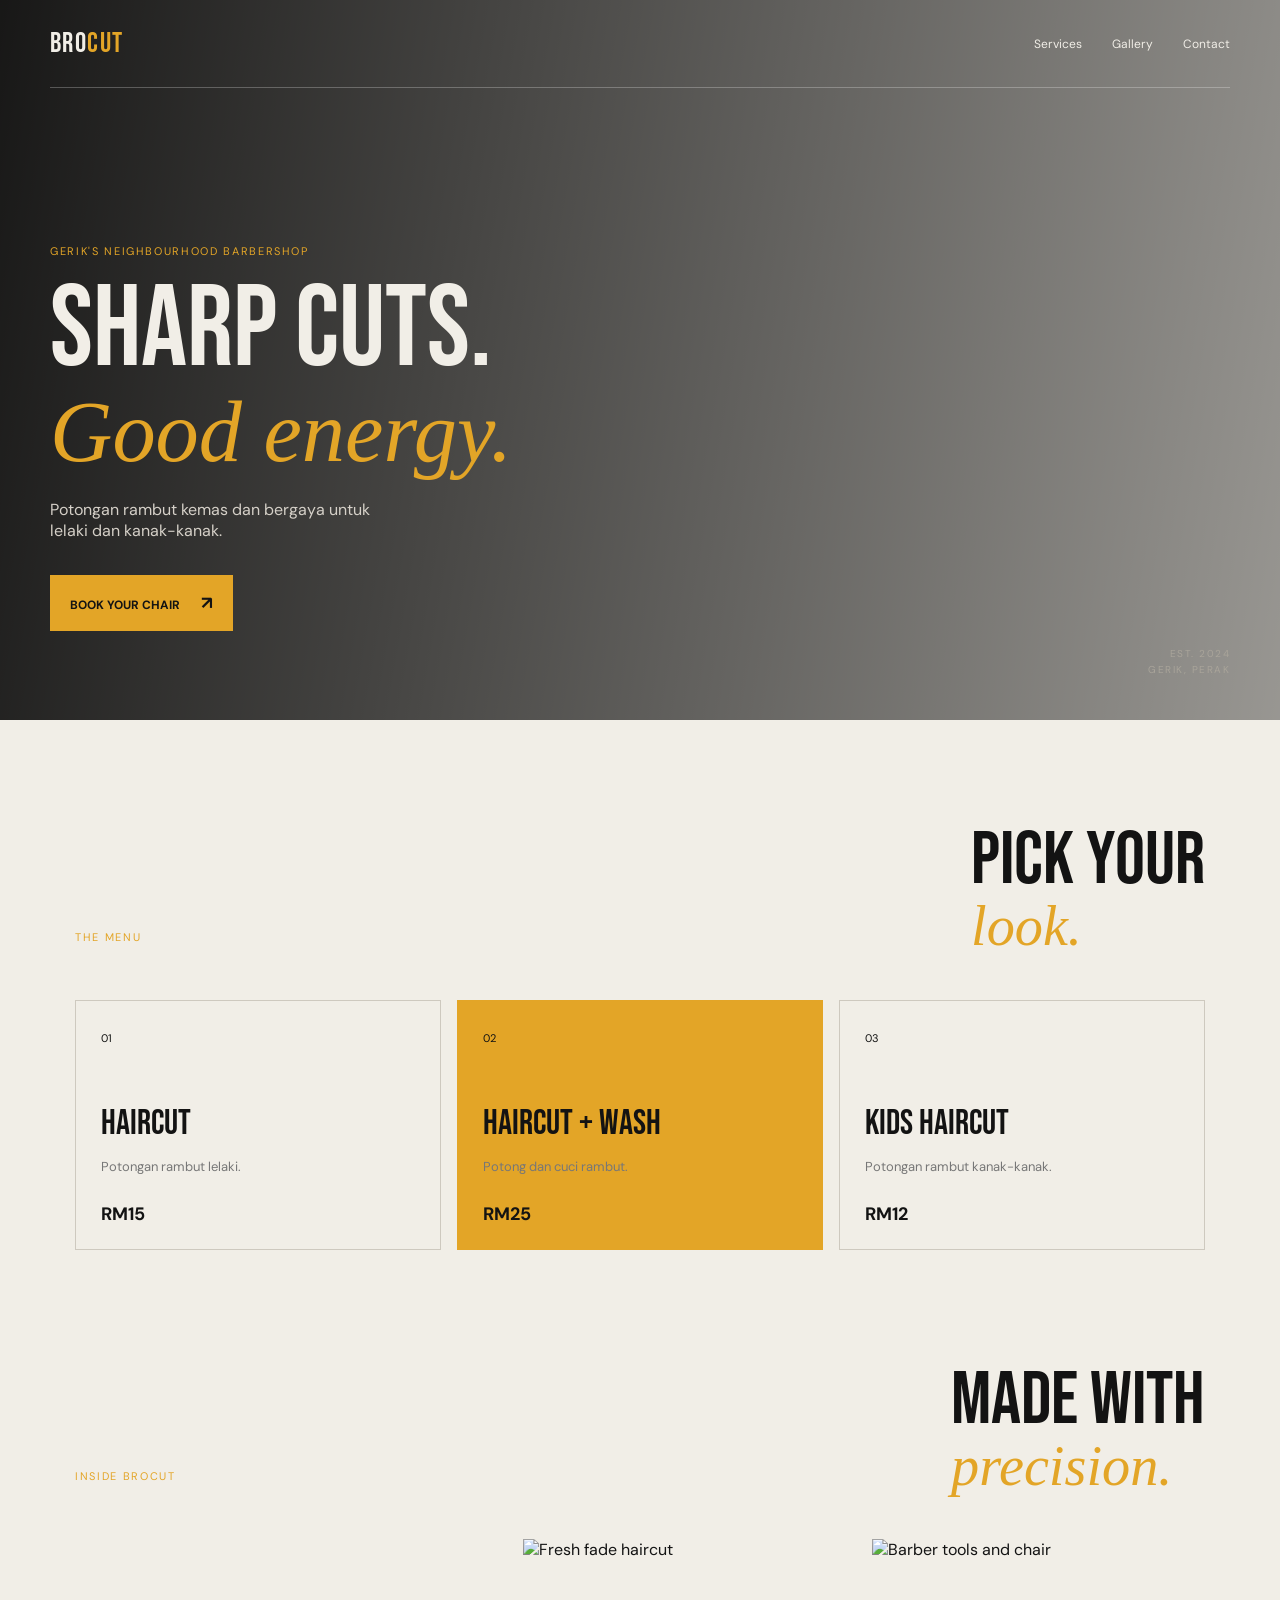
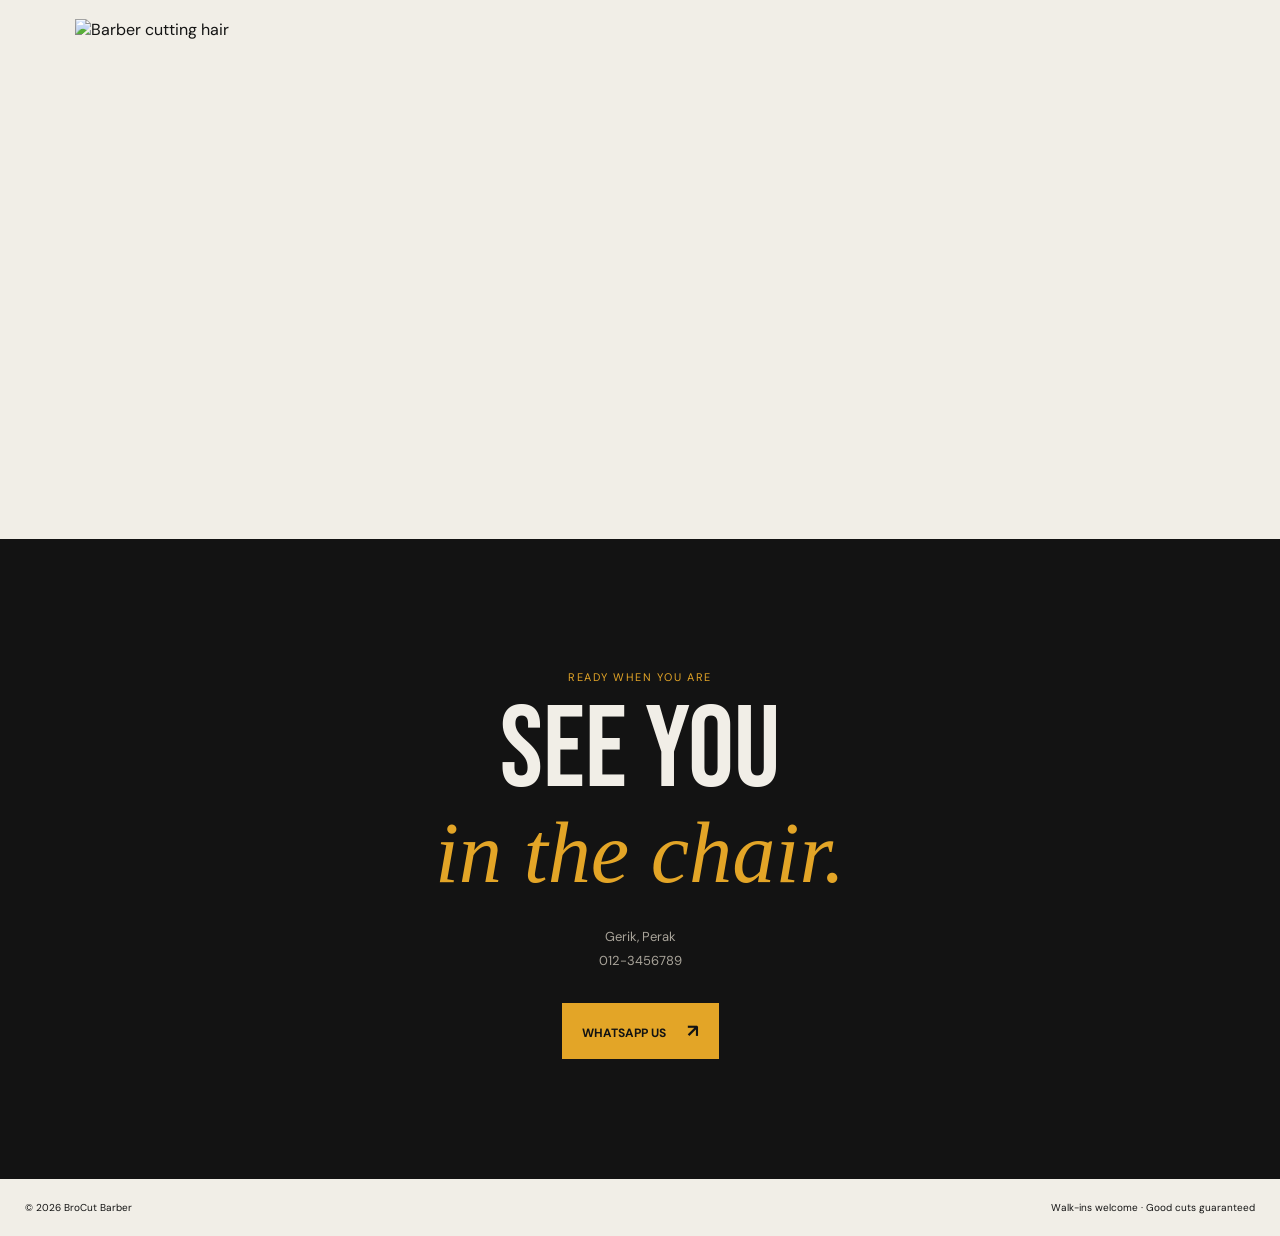
==== barber/index.html @ 20fb2246 "Add files via upload" ====
<!DOCTYPE html>
<html lang="en">
    <head>
        <meta charset="UTF-8">
        <meta name="viewport" content="width=device-width, initial-scale=1">
        <title>BroCut Barber | Gerik</title>
        <link rel="preconnect" href="https://fonts.googleapis.com">
        <link rel="preconnect" href="https://fonts.gstatic.com" crossorigin>
        <link href="https://fonts.googleapis.com/css2?family=Bebas+Neue&family=DM+Sans:wght@400;500;700&display=swap" rel="stylesheet">
        <link rel="stylesheet" href="style.css">
    </head>
    <body>
        <header id="home" class="hero">
            <nav>
                <a class="brand" href="#home">BRO<span>CUT</span>
                </a>
                <div>
                    <a href="#services">Services</a>
                    <a href="#gallery">Gallery</a>
                    <a href="#contact">Contact</a>
                </div>
            </nav>
            <div class="hero-content">
                <p class="kicker">Gerik's neighbourhood barbershop</p>
                <h1>Sharp cuts.<br>
                <i>Good energy.</i>
                </h1>
                <p>Potongan rambut kemas dan bergaya untuk lelaki dan kanak-kanak.</p>
                <a class="button" href="#contact">Book your chair <span>↗</span>
                </a>
            </div>
            <p class="hero-note">EST. 2024<br>GERIK, PERAK</p>
        </header>
        <main>
            <section id="services" class="section">
                <div class="heading">
                    <p class="kicker">The menu</p>
                    <h2>Pick your<br>
                    <i>look.</i>
                    </h2>
                </div>
                <div class="cards">
                    <article class="card">
                        <span>01</span>
                        <h3>Haircut</h3>
                        <p>Potongan rambut lelaki.</p>
                        <b>RM15</b>
                    </article>
                    <article class="card card-accent">
                        <span>02</span>
                        <h3>Haircut + Wash</h3>
                        <p>Potong dan cuci rambut.</p>
                        <b>RM25</b>
                    </article>
                    <article class="card">
                        <span>03</span>
                        <h3>Kids Haircut</h3>
                        <p>Potongan rambut kanak-kanak.</p>
                        <b>RM12</b>
                    </article>
                </div>
            </section>
            <section id="gallery" class="section gallery-section">
                <div class="heading">
                    <p class="kicker">Inside BroCut</p>
                    <h2>Made with<br>
                    <i>precision.</i>
                    </h2>
                </div>
                <div class="gallery">
                    <img src="https://images.unsplash.com/photo-1503951914875-452162b0f3f1?auto=format&fit=crop&w=800&q=85" alt="Barber cutting hair">
                    <img src="https://images.unsplash.com/photo-1621605815971-fbc98d665033?auto=format&fit=crop&w=800&q=85" alt="Fresh fade haircut">
                    <img src="https://images.unsplash.com/photo-1599351431202-1e0f0137899a?auto=format&fit=crop&w=800&q=85" alt="Barber tools and chair">
                </div>
            </section>
            <section id="contact" class="contact">
                <p class="kicker">Ready when you are</p>
                <h2>See you<br>
                <i>in the chair.</i>
                </h2>
                <p>Gerik, Perak<br>012-3456789</p>
                <a class="button" href="https://wa.me/60123456789">WhatsApp Us <span>↗</span>
                </a>
            </section>
        </main>
        <footer>
            <p>© 2026 BroCut Barber</p>
            <p>Walk-ins welcome · Good cuts guaranteed</p>
        </footer>
    </body>
</html>
---- barber/style.css ----
:root {
    --black:#131313;
    --cream:#f1eee7;
    --gold:#e3a527;
    --grey:#a9a49a;
}
* {
    box-sizing:border-box
}
html {
    scroll-behavior:smooth
}
body {
    background:var(--cream);
    color:var(--black);
    font-family:'DM Sans',sans-serif;
    margin:0
}
a {
    color:inherit;
    text-decoration:none
}
.hero {
    background:linear-gradient(100deg,rgba(0,0,0,.9),rgba(0,0,0,.37)),url('https://images.unsplash.com/photo-1503951914875-452162b0f3f1?auto=format&fit=crop&w=1800&q=85') center/cover;
    color:var(--cream);
    height:720px;
    padding:0 max(25px,calc((100% - 1180px)/2));
    position:relative
}
.hero nav {
    align-items:center;
    border-bottom:1px solid rgba(255,255,255,.25);
    display:flex;
    justify-content:space-between;
    padding:27px 0
}
.hero nav div {
    display:flex;
    gap:30px;
    font-size:12px
}
.brand {
    font-family:'Bebas Neue';
    font-size:28px;
    letter-spacing:.05em
}
.brand span {
    color:var(--gold)
}
.hero-content {
    padding-top:145px
}
.kicker {
    color:var(--gold);
    font-size:11px;
    letter-spacing:.15em;
    text-transform:uppercase
}
.hero h1,.contact h2,.heading h2 {
    font-family:'Bebas Neue';
    font-size:clamp(60px,9vw,125px);
    font-weight:400;
    line-height:.83;
    margin:25px 0
}
.hero h1 i,.contact h2 i,.heading h2 i {
    color:var(--gold);
    font-family:Georgia,serif;
    font-size:.75em;
    font-weight:400
}
.hero-content>p:not(.kicker) {
    color:#d5d0c8;
    max-width:330px
}
.button {
    background:var(--gold);
    color:var(--black);
    display:inline-block;
    font-size:12px;
    font-weight:700;
    margin-top:18px;
    padding:16px 20px;
    text-transform:uppercase
}
.button span {
    font-size:18px;
    margin-left:18px
}
.hero-note {
    bottom:32px;
    color:var(--grey);
    font-size:10px;
    letter-spacing:.15em;
    line-height:1.6;
    position:absolute;
    right:max(25px,calc((100% - 1180px)/2));
    text-align:right
}
.section {
    margin:auto;
    max-width:1180px;
    padding:110px 25px
}
.heading {
    align-items:end;
    display:flex;
    justify-content:space-between;
    margin-bottom:45px
}
.heading h2 {
    font-size:75px;
    margin:0
}
.cards {
    display:grid;
    gap:16px;
    grid-template-columns:repeat(3,1fr)
}
.card {
    border:1px solid #cec9bf;
    min-height:250px;
    padding:25px;
    position:relative
}
.card-accent {
    background:var(--gold);
    border-color:var(--gold)
}
.card span {
    font-size:11px
}
.card h3 {
    font-family:'Bebas Neue';
    font-size:35px;
    font-weight:400;
    margin:55px 0 4px
}
.card p {
    color:#777;
    font-size:13px
}
.card b {
    bottom:23px;
    font-size:18px;
    position:absolute
}
.gallery-section {
    padding-top:10px
}
.gallery {
    display:grid;
    gap:15px;
    grid-template-columns:1.3fr 1fr 1fr
}
.gallery img {
    height:330px;
    object-fit:cover;
    width:100%
}
.gallery img:first-child {
    height:410px;
    margin-top:80px
}
.contact {
    background:var(--black);
    color:var(--cream);
    padding:120px 25px;
    text-align:center
}
.contact h2 {
    margin:20px auto 30px
}
.contact>p:not(.kicker) {
    color:var(--grey);
    font-size:13px;
    line-height:1.8
}
.contact .button {
    color:var(--black)
}
footer {
    display:flex;
    font-size:10px;
    justify-content:space-between;
    padding:22px 25px
}
footer p {
    margin:0
}
@media(max-width:700px) {
    .hero {
        height:650px;
        padding:0 20px
    }
    .hero nav div {
        gap:12px
    }
    .hero-content {
        padding-top:105px
    }
    .hero h1 {
        font-size:75px
    }
    .hero-note {
        right:20px
    }
    .section {
        padding:75px 20px
    }
    .heading {
        display:block
    }
    .heading h2 {
        font-size:62px;
        margin-top:18px
    }
    .cards,.gallery {
        grid-template-columns:1fr
    }
    .card {
        min-height:210px
    }
    .gallery img:first-child {
        height:300px;
        margin-top:0
    }
    .gallery img {
        height:250px
    }
    footer {
        display:block
    }
    footer p+p {
        margin-top:8px
    }
}
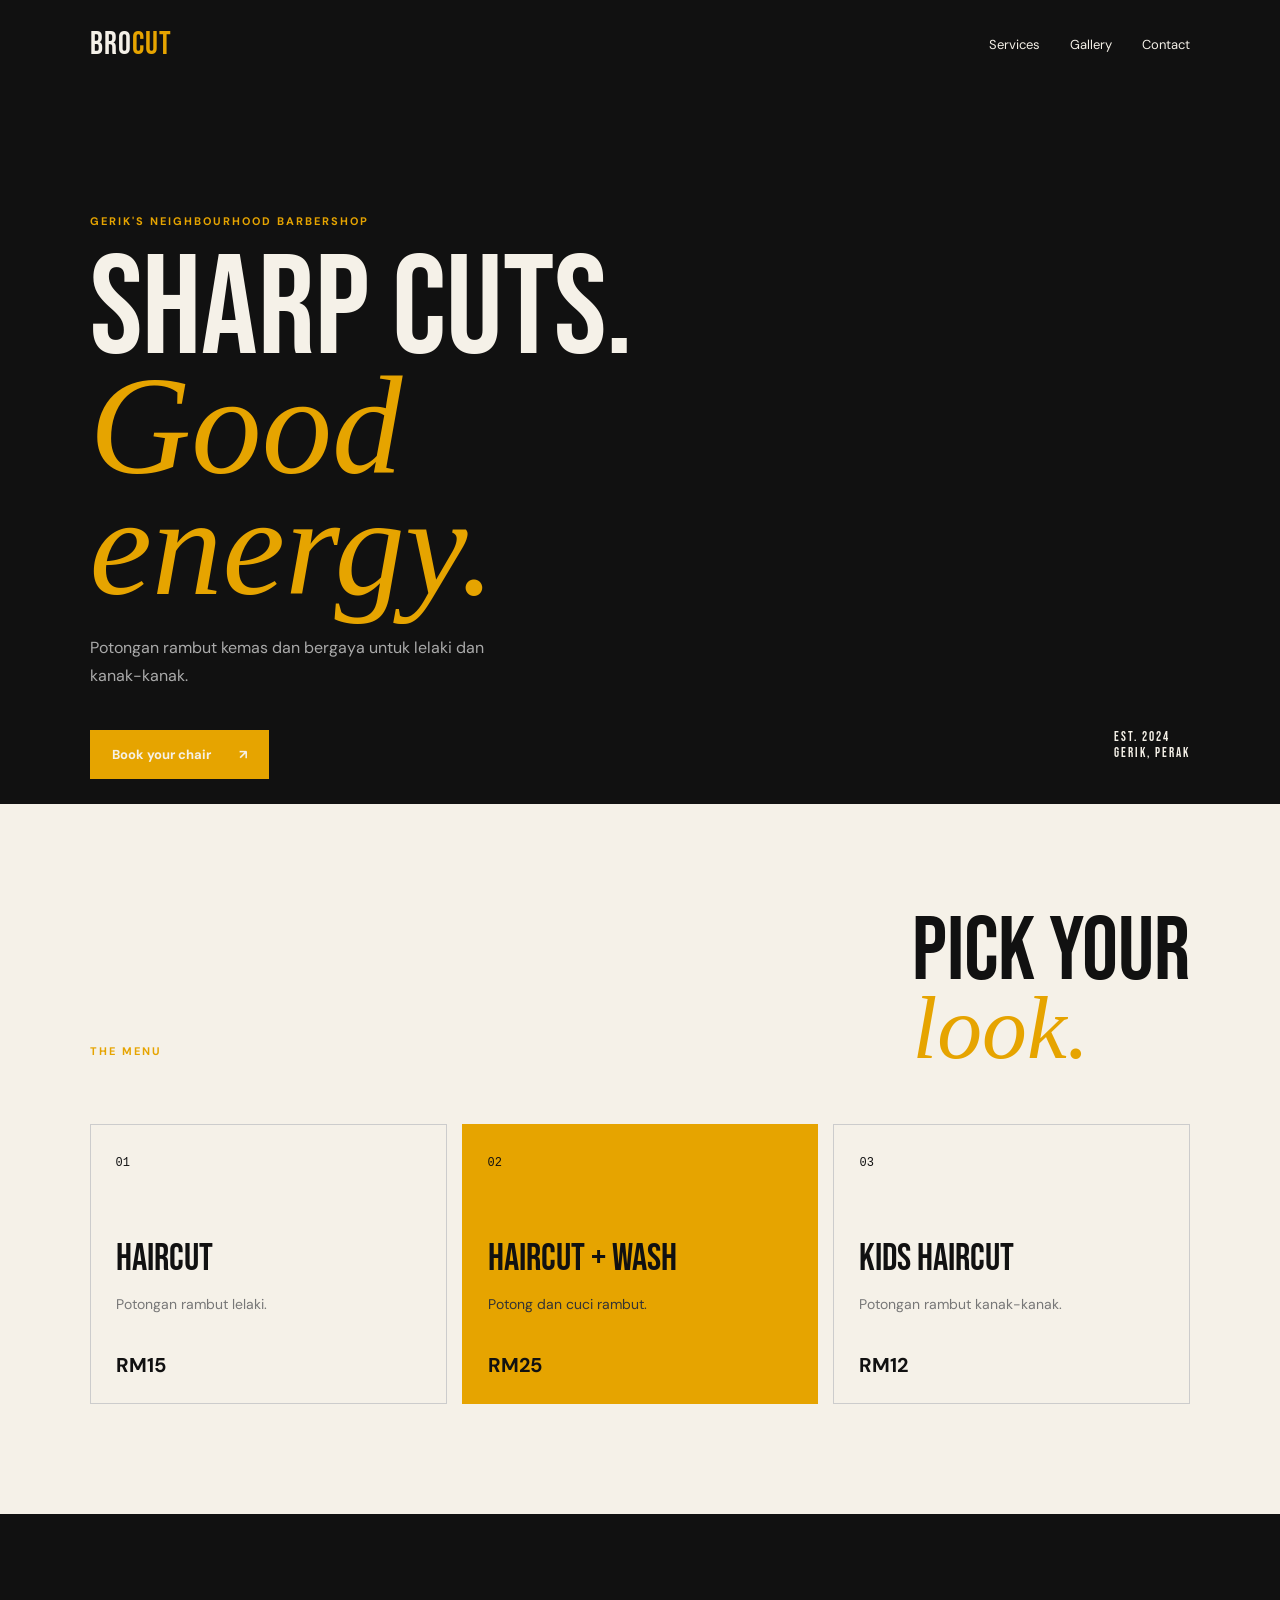
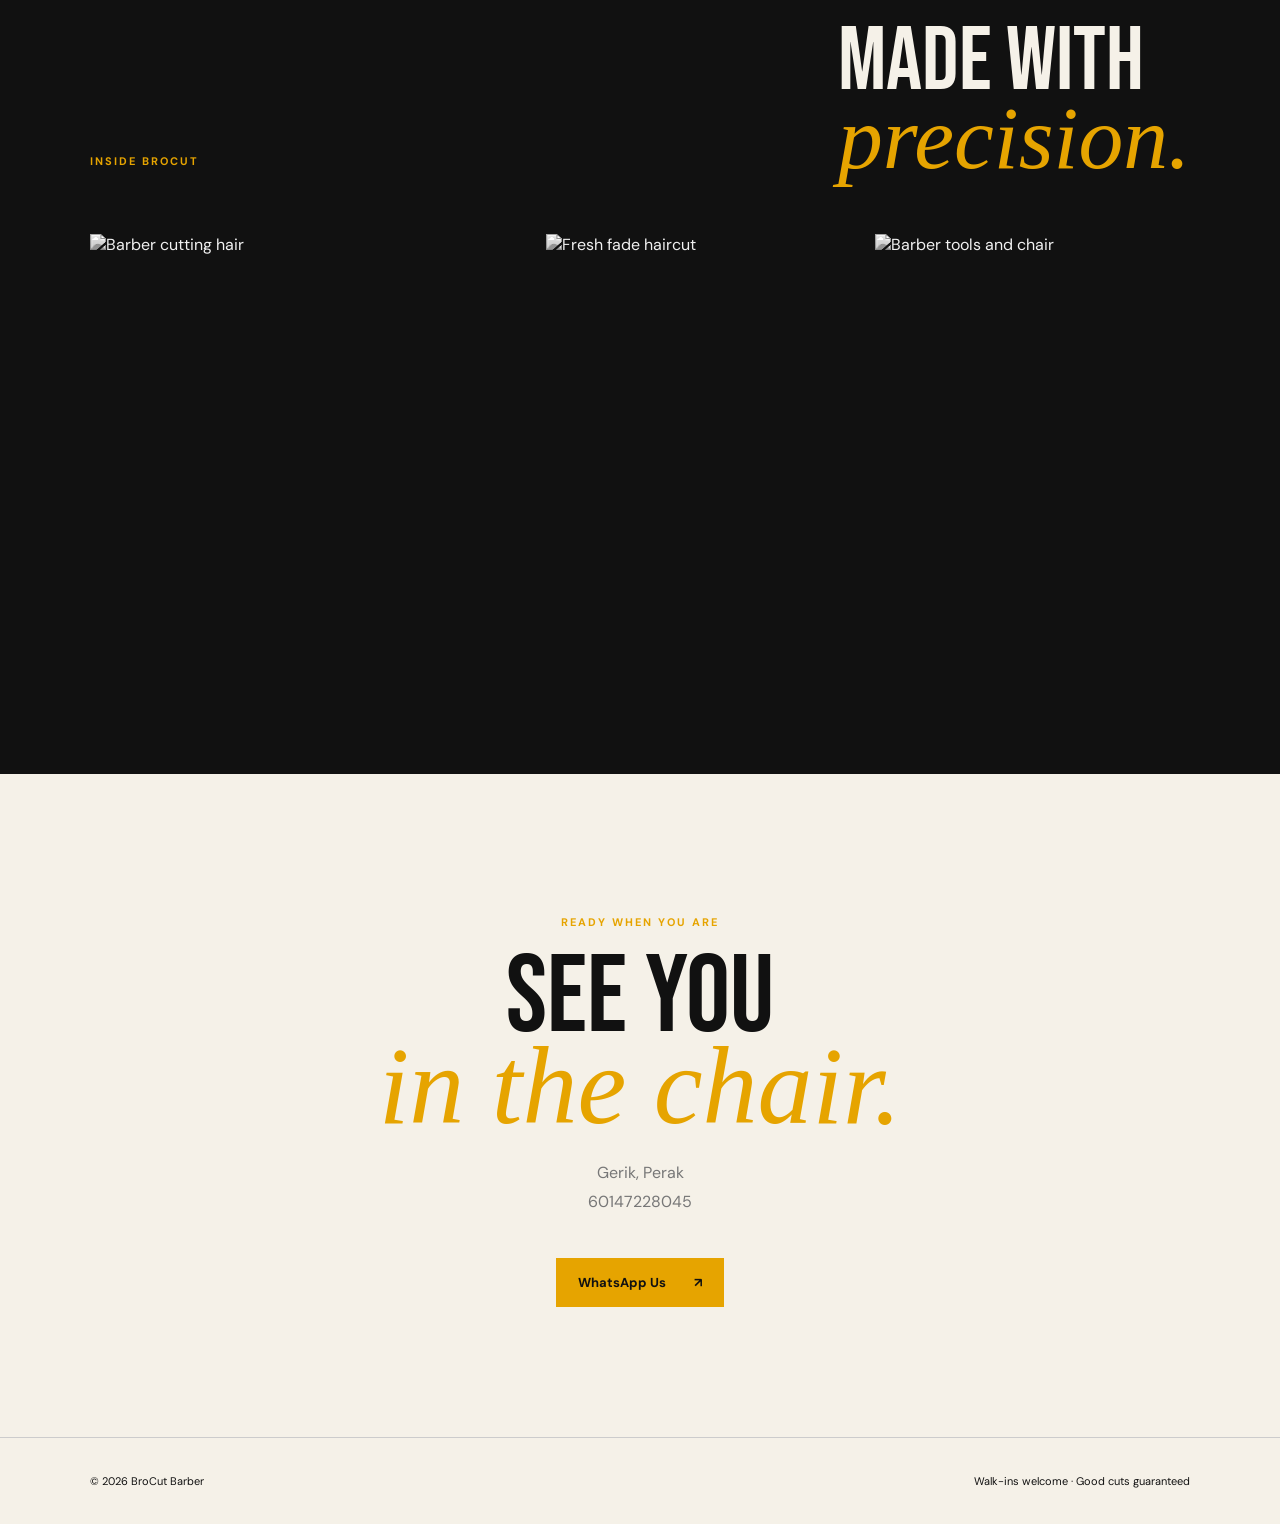
==== commit f2a4a85f: "Add files via upload" ====
--- a/barber/index.html
+++ b/barber/index.html
@@ -78,8 +78,8 @@
                 <h2>See you<br>
                 <i>in the chair.</i>
                 </h2>
-                <p>Gerik, Perak<br>012-3456789</p>
-                <a class="button" href="https://wa.me/60123456789">WhatsApp Us <span>↗</span>
+                <p>Gerik, Perak<br>60147228045</p>
+                <a class="button" href="https://wa.me/60147228045">WhatsApp Us <span>↗</span>
                 </a>
             </section>
         </main>
--- a/barber/style.css
+++ b/barber/style.css
@@ -1,237 +1,314 @@
 :root {
-    --black:#131313;
-    --cream:#f1eee7;
-    --gold:#e3a527;
-    --grey:#a9a49a;
-}
+    --black: #111;
+    --white: #f5f1e8;
+    --orange: #e6a400;
+    --gray: #777;
+    --line: #333;
+}
+
 * {
-    box-sizing:border-box
-}
+    box-sizing: border-box;
+}
+
 html {
-    scroll-behavior:smooth
-}
+    scroll-behavior: smooth;
+}
+
 body {
-    background:var(--cream);
-    color:var(--black);
-    font-family:'DM Sans',sans-serif;
-    margin:0
-}
+    margin: 0;
+    background: var(--white);
+    color: var(--black);
+    font-family: 'DM Sans', sans-serif;
+}
+
 a {
-    color:inherit;
-    text-decoration:none
-}
+    color: inherit;
+    text-decoration: none;
+}
+
 .hero {
-    background:linear-gradient(100deg,rgba(0,0,0,.9),rgba(0,0,0,.37)),url('https://images.unsplash.com/photo-1503951914875-452162b0f3f1?auto=format&fit=crop&w=1800&q=85') center/cover;
-    color:var(--cream);
-    height:720px;
-    padding:0 max(25px,calc((100% - 1180px)/2));
-    position:relative
-}
-.hero nav {
-    align-items:center;
-    border-bottom:1px solid rgba(255,255,255,.25);
-    display:flex;
-    justify-content:space-between;
-    padding:27px 0
-}
-.hero nav div {
-    display:flex;
-    gap:30px;
-    font-size:12px
-}
+    background: var(--black);
+    color: var(--white);
+    min-height: 720px;
+    padding: 25px 7%;
+    position: relative;
+}
+
+nav {
+    align-items: center;
+    display: flex;
+    justify-content: space-between;
+}
+
 .brand {
-    font-family:'Bebas Neue';
-    font-size:28px;
-    letter-spacing:.05em
-}
+    font-family: 'Bebas Neue', sans-serif;
+    font-size: 32px;
+    letter-spacing: 1px;
+}
+
 .brand span {
-    color:var(--gold)
-}
+    color: var(--orange);
+}
+
+nav div {
+    display: flex;
+    gap: 30px;
+}
+
+nav div a {
+    font-size: 13px;
+    transition: .2s;
+}
+
+nav div a:hover {
+    color: var(--orange);
+}
+
 .hero-content {
-    padding-top:145px
-}
+    margin-top: 150px;
+    max-width: 700px;
+}
+
 .kicker {
-    color:var(--gold);
-    font-size:11px;
-    letter-spacing:.15em;
-    text-transform:uppercase
-}
-.hero h1,.contact h2,.heading h2 {
-    font-family:'Bebas Neue';
-    font-size:clamp(60px,9vw,125px);
-    font-weight:400;
-    line-height:.83;
-    margin:25px 0
-}
-.hero h1 i,.contact h2 i,.heading h2 i {
-    color:var(--gold);
-    font-family:Georgia,serif;
-    font-size:.75em;
-    font-weight:400
-}
-.hero-content>p:not(.kicker) {
-    color:#d5d0c8;
-    max-width:330px
-}
+    color: var(--orange);
+    font-size: 11px;
+    font-weight: 700;
+    letter-spacing: 2px;
+    text-transform: uppercase;
+}
+
+h1,
+h2,
+h3 {
+    font-family: 'Bebas Neue', sans-serif;
+    font-weight: 400;
+}
+
+h1 {
+    font-size: clamp(70px, 11vw, 150px);
+    line-height: .82;
+    margin: 25px 0;
+}
+
+h1 i,
+h2 i {
+    color: var(--orange);
+    font-family: Georgia, serif;
+    font-weight: 400;
+}
+
+.hero-content > p:not(.kicker) {
+    color: #aaa;
+    max-width: 400px;
+    line-height: 1.7;
+}
+
 .button {
-    background:var(--gold);
-    color:var(--black);
-    display:inline-block;
-    font-size:12px;
-    font-weight:700;
-    margin-top:18px;
-    padding:16px 20px;
-    text-transform:uppercase
-}
+    background: var(--orange);
+    display: inline-block;
+    font-size: 13px;
+    font-weight: 700;
+    margin-top: 25px;
+    padding: 16px 22px;
+    transition: .2s;
+}
+
+.button:hover {
+    background: var(--white);
+    color: var(--black);
+}
+
 .button span {
-    font-size:18px;
-    margin-left:18px
-}
+    margin-left: 25px;
+}
+
 .hero-note {
-    bottom:32px;
-    color:var(--grey);
-    font-size:10px;
-    letter-spacing:.15em;
-    line-height:1.6;
-    position:absolute;
-    right:max(25px,calc((100% - 1180px)/2));
-    text-align:right
-}
+    bottom: 30px;
+    font-family: 'Bebas Neue', sans-serif;
+    font-size: 13px;
+    letter-spacing: 2px;
+    position: absolute;
+    right: 7%;
+}
+
 .section {
-    margin:auto;
-    max-width:1180px;
-    padding:110px 25px
-}
+    padding: 110px 7%;
+}
+
 .heading {
-    align-items:end;
-    display:flex;
-    justify-content:space-between;
-    margin-bottom:45px
-}
+    align-items: end;
+    display: flex;
+    justify-content: space-between;
+    margin-bottom: 55px;
+}
+
 .heading h2 {
-    font-size:75px;
-    margin:0
-}
+    font-size: clamp(55px, 7vw, 90px);
+    line-height: .85;
+    margin: 0;
+}
+
 .cards {
-    display:grid;
-    gap:16px;
-    grid-template-columns:repeat(3,1fr)
-}
+    display: grid;
+    gap: 15px;
+    grid-template-columns: repeat(3, 1fr);
+}
+
 .card {
-    border:1px solid #cec9bf;
-    min-height:250px;
-    padding:25px;
-    position:relative
-}
+    border: 1px solid #ccc;
+    min-height: 280px;
+    padding: 25px;
+    position: relative;
+    transition: .2s;
+}
+
+.card:hover {
+    transform: translateY(-7px);
+}
+
 .card-accent {
-    background:var(--gold);
-    border-color:var(--gold)
-}
+    background: var(--orange);
+    border-color: var(--orange);
+}
+
 .card span {
-    font-size:11px
-}
+    font-family: monospace;
+    font-size: 12px;
+}
+
 .card h3 {
-    font-family:'Bebas Neue';
-    font-size:35px;
-    font-weight:400;
-    margin:55px 0 4px
-}
+    font-size: 38px;
+    margin-top: 65px;
+    margin-bottom: 10px;
+}
+
 .card p {
-    color:#777;
-    font-size:13px
-}
+    color: var(--gray);
+    font-size: 14px;
+}
+
+.card-accent p {
+    color: #333;
+}
+
 .card b {
-    bottom:23px;
-    font-size:18px;
-    position:absolute
-}
+    bottom: 25px;
+    font-size: 20px;
+    position: absolute;
+}
+
 .gallery-section {
-    padding-top:10px
-}
+    background: var(--black);
+    color: var(--white);
+}
+
 .gallery {
-    display:grid;
-    gap:15px;
-    grid-template-columns:1.3fr 1fr 1fr
-}
+    display: grid;
+    gap: 15px;
+    grid-template-columns: 1.4fr 1fr 1fr;
+}
+
 .gallery img {
-    height:330px;
-    object-fit:cover;
-    width:100%
-}
-.gallery img:first-child {
-    height:410px;
-    margin-top:80px
-}
+    height: 430px;
+    object-fit: cover;
+    width: 100%;
+    filter: grayscale(100%);
+    transition: .3s;
+}
+
+.gallery img:hover {
+    filter: grayscale(0);
+    transform: scale(1.02);
+}
+
 .contact {
-    background:var(--black);
-    color:var(--cream);
-    padding:120px 25px;
-    text-align:center
-}
+    padding: 130px 7%;
+    text-align: center;
+}
+
 .contact h2 {
-    margin:20px auto 30px
-}
-.contact>p:not(.kicker) {
-    color:var(--grey);
-    font-size:13px;
-    line-height:1.8
-}
-.contact .button {
-    color:var(--black)
-}
+    font-size: clamp(65px, 9vw, 110px);
+    line-height: .8;
+    margin: 25px 0;
+}
+
+.contact > p:not(.kicker) {
+    color: var(--gray);
+    line-height: 1.8;
+}
+
 footer {
-    display:flex;
-    font-size:10px;
-    justify-content:space-between;
-    padding:22px 25px
-}
-footer p {
-    margin:0
-}
-@media(max-width:700px) {
+    border-top: 1px solid #ccc;
+    display: flex;
+    justify-content: space-between;
+    padding: 25px 7%;
+    font-size: 11px;
+}
+
+@media (max-width: 700px) {
+
     .hero {
-        height:650px;
-        padding:0 20px
-    }
-    .hero nav div {
-        gap:12px
-    }
+        min-height: 650px;
+        padding: 20px;
+    }
+
+    nav {
+        align-items: flex-start;
+    }
+
+    nav div {
+        flex-wrap: wrap;
+        gap: 8px 15px;
+        justify-content: flex-end;
+        max-width: 170px;
+    }
+
+    nav div a {
+        font-size: 11px;
+    }
+
     .hero-content {
-        padding-top:105px
-    }
-    .hero h1 {
-        font-size:75px
-    }
-    .hero-note {
-        right:20px
-    }
+        margin-top: 130px;
+    }
+
+    h1 {
+        font-size: 75px;
+    }
+
     .section {
-        padding:75px 20px
-    }
+        padding: 80px 20px;
+    }
+
     .heading {
-        display:block
-    }
+        display: block;
+    }
+
     .heading h2 {
-        font-size:62px;
-        margin-top:18px
-    }
-    .cards,.gallery {
-        grid-template-columns:1fr
-    }
+        margin-top: 20px;
+    }
+
+    .cards,
+    .gallery {
+        grid-template-columns: 1fr;
+    }
+
     .card {
-        min-height:210px
-    }
-    .gallery img:first-child {
-        height:300px;
-        margin-top:0
-    }
+        min-height: 230px;
+    }
+
     .gallery img {
-        height:250px
-    }
+        height: 330px;
+    }
+
+    .contact {
+        padding: 90px 20px;
+    }
+
     footer {
-        display:block
-    }
-    footer p+p {
-        margin-top:8px
-    }
-}
+        display: block;
+    }
+
+    footer p + p {
+        margin-top: 10px;
+    }
+}
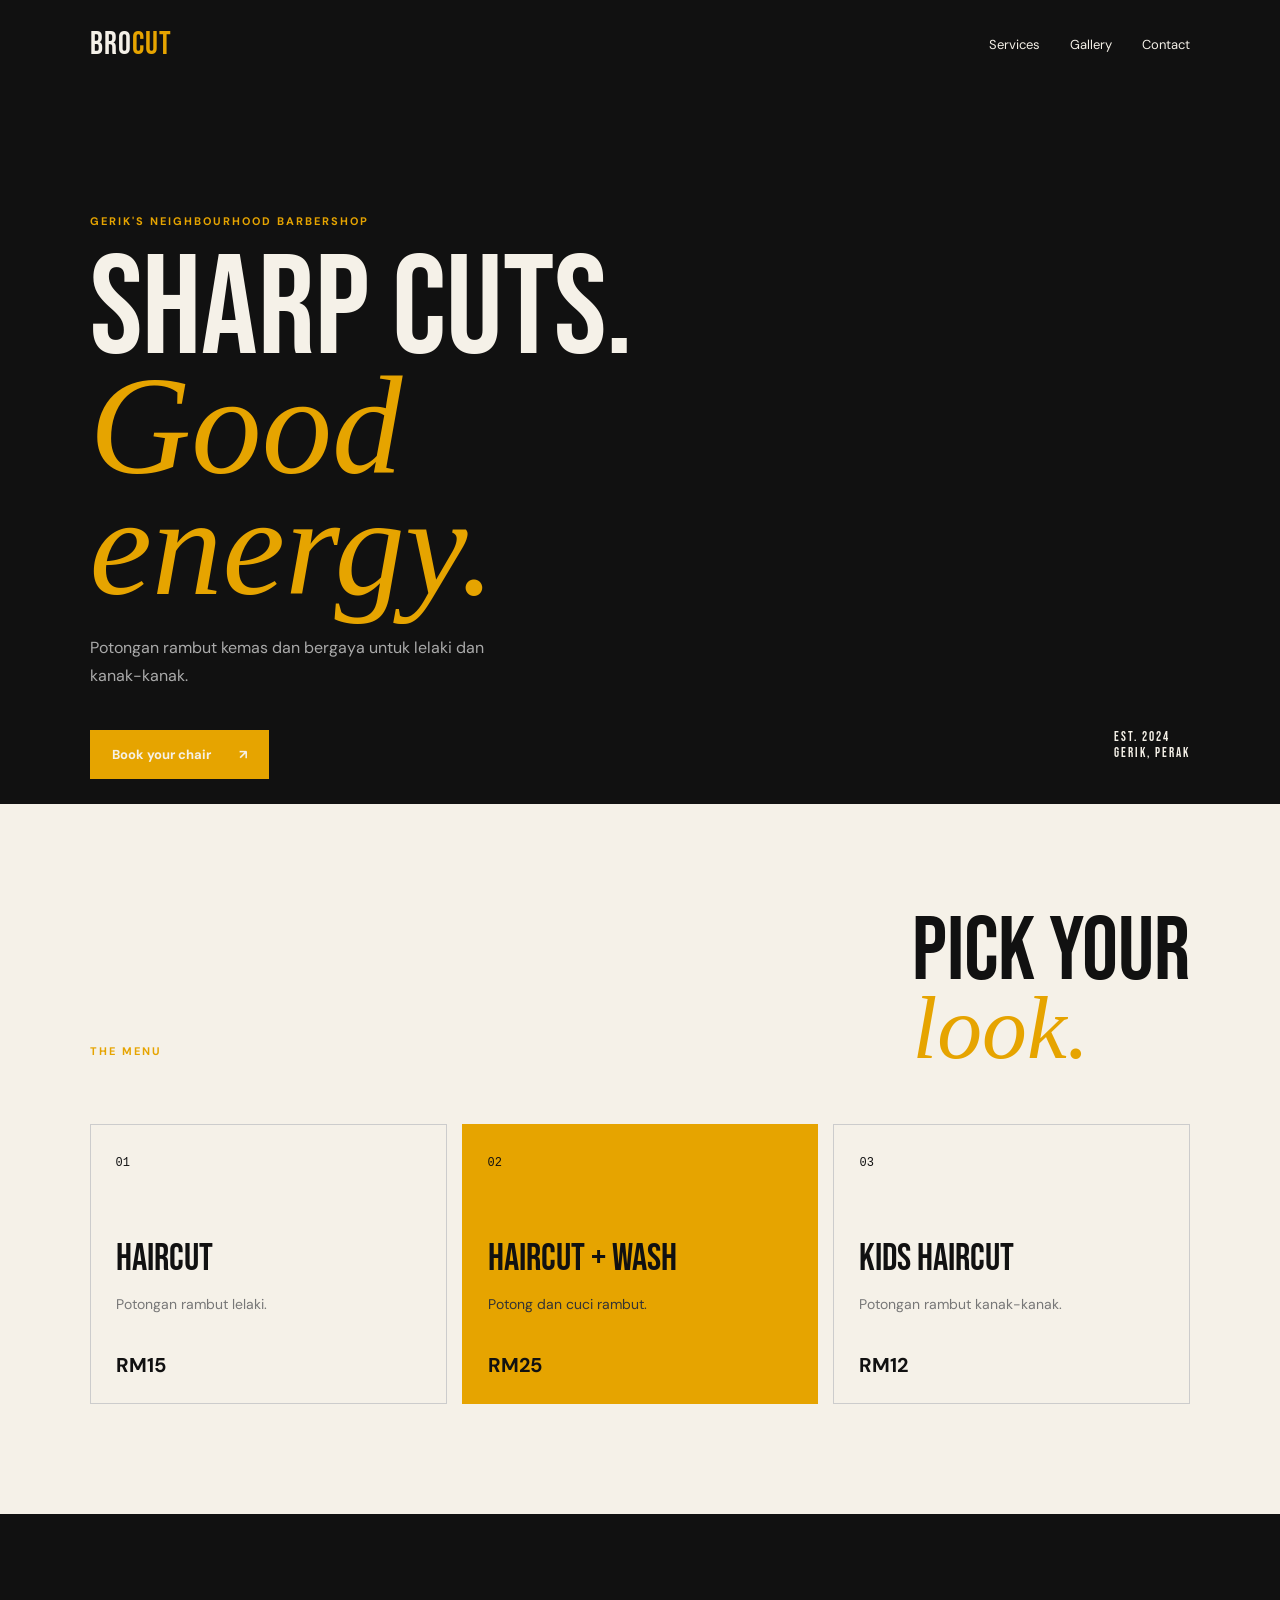
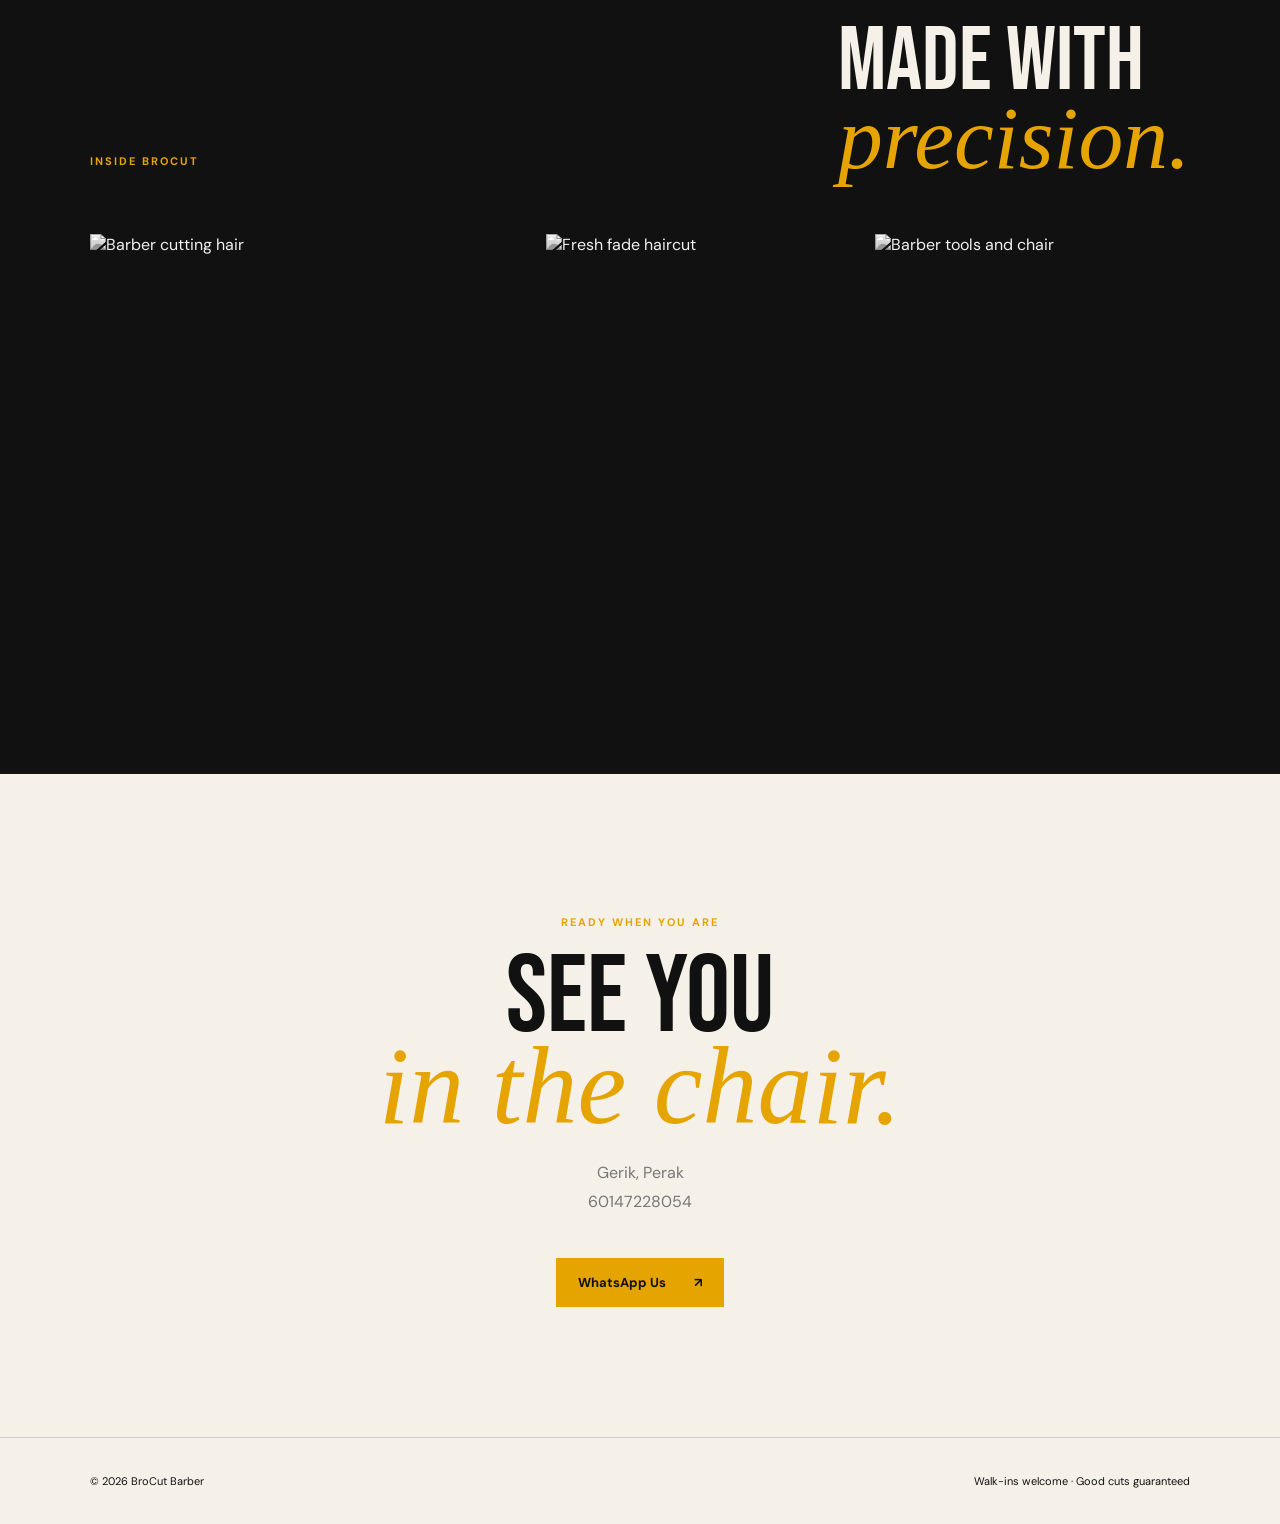
==== commit 399ff471: "Update index.html" ====
--- a/barber/index.html
+++ b/barber/index.html
@@ -78,8 +78,8 @@
                 <h2>See you<br>
                 <i>in the chair.</i>
                 </h2>
-                <p>Gerik, Perak<br>60147228045</p>
-                <a class="button" href="https://wa.me/60147228045">WhatsApp Us <span>↗</span>
+                <p>Gerik, Perak<br>60147228054</p>
+                <a class="button" href="https://wa.me/60147228054">WhatsApp Us <span>↗</span>
                 </a>
             </section>
         </main>
